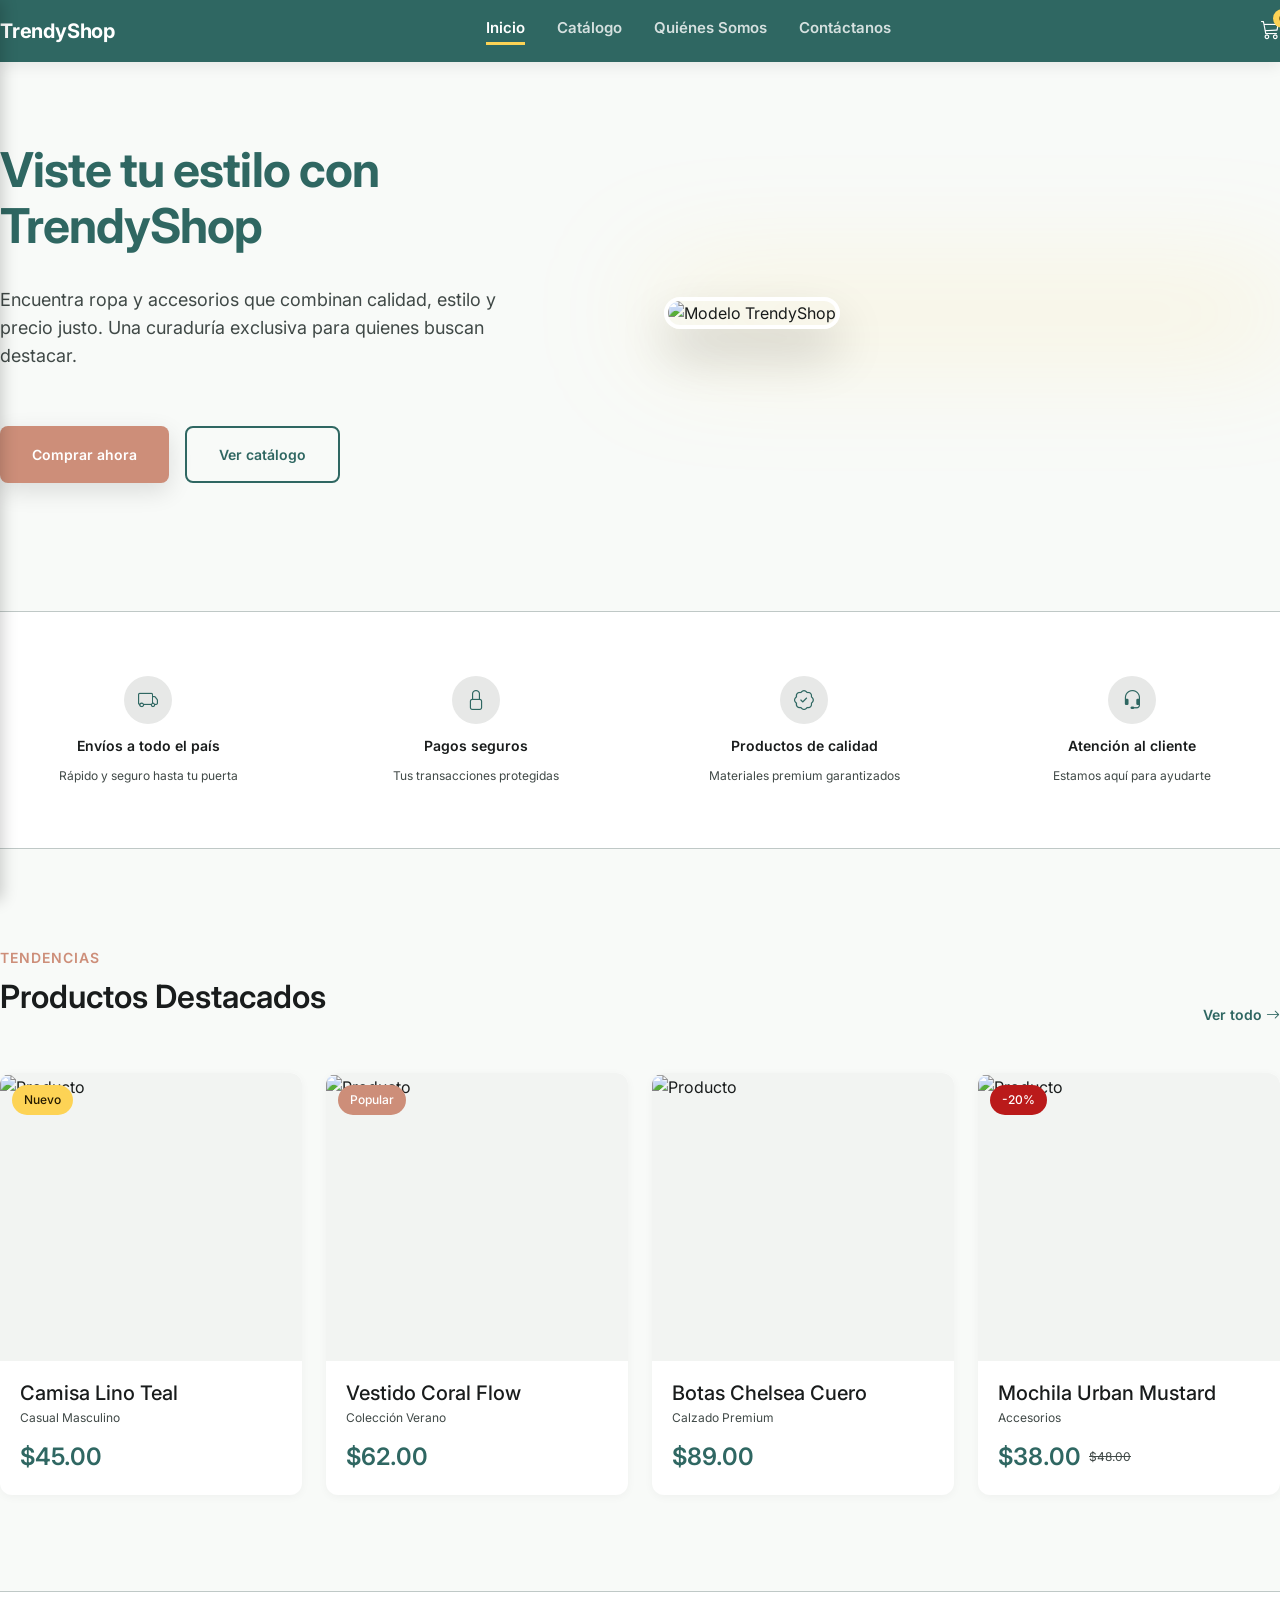
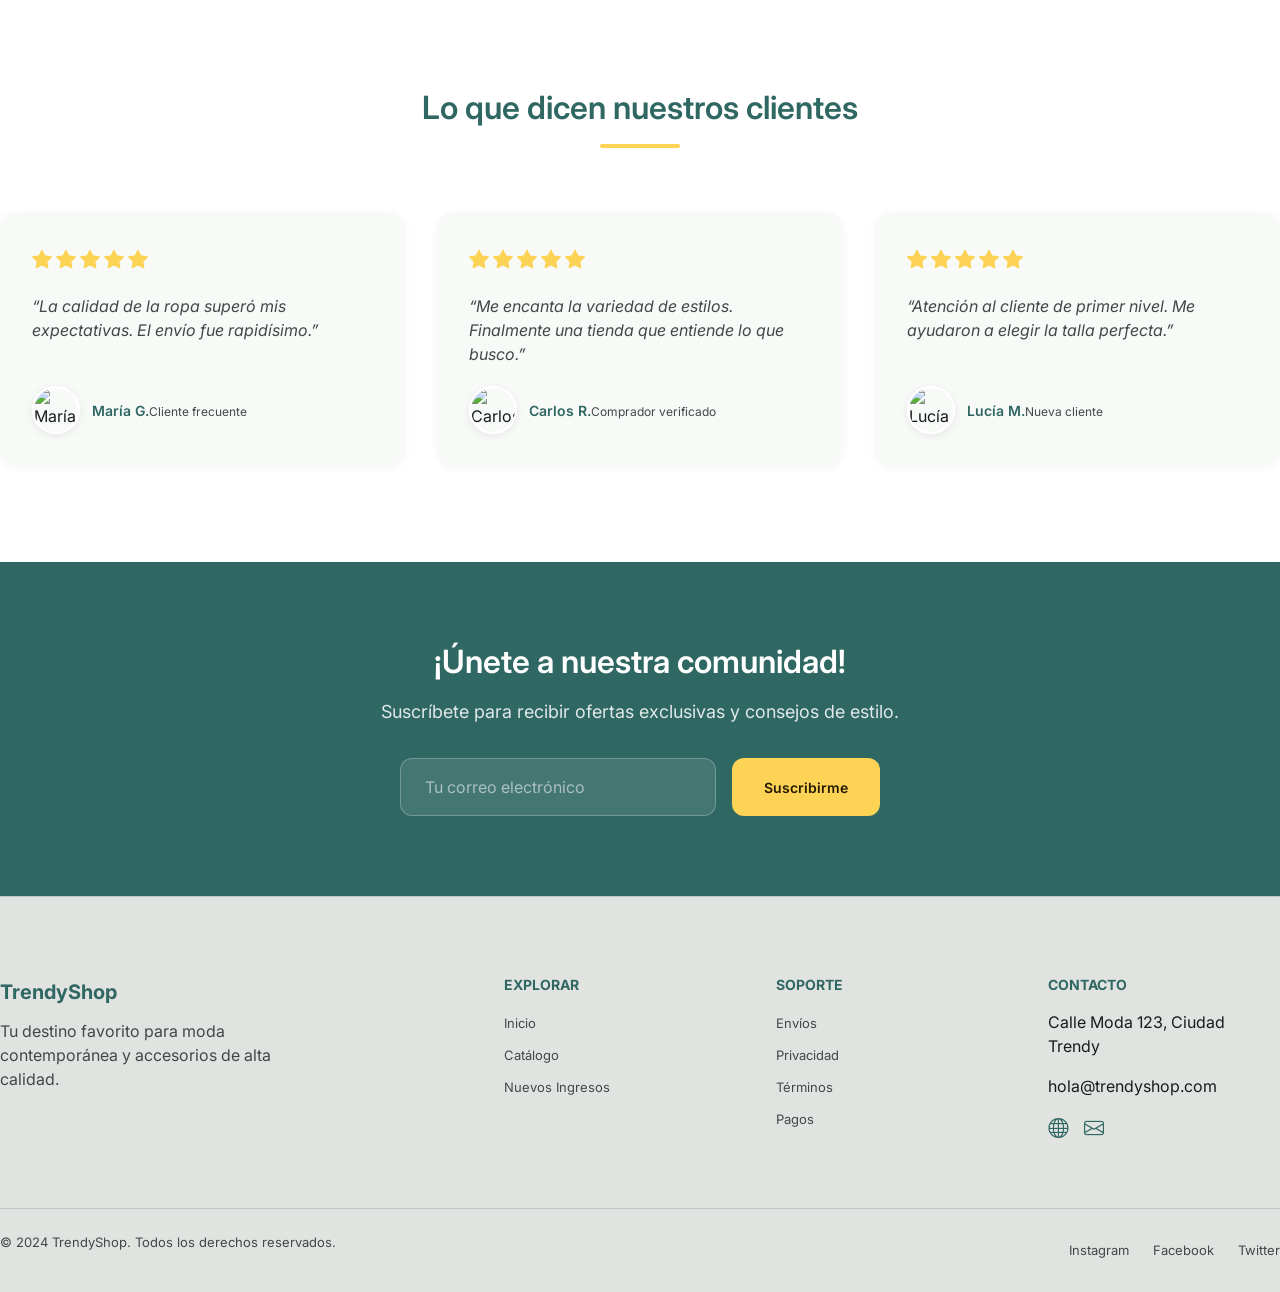
==== index.html @ 496a3ef0 "pagina de inicio" ====
<!DOCTYPE html>
<html lang="es">
<head>
    <meta charset="UTF-8">
    <meta name="viewport" content="width=device-width, initial-scale=1.0">
    <title>TrendyShop — Viste tu estilo</title>

    <!-- Bootstrap + Icons -->
    <link href="https://cdn.jsdelivr.net/npm/bootstrap@5.3.8/dist/css/bootstrap.min.css" rel="stylesheet">
    <link rel="stylesheet" href="https://cdn.jsdelivr.net/npm/bootstrap-icons@1.13.1/font/bootstrap-icons.min.css">

    <!-- Estilos propios -->
    <link rel="stylesheet" href="styles/inicio.css">
</head>
<body>

    <!-- Mobile Menu Overlay -->
    <div id="mobileMenuOverlay" class="mobile-menu-overlay" onclick="toggleMobileMenu()"></div>

    <!-- Mobile Menu Drawer -->
    <aside id="mobileMenu" class="mobile-nav">
        <div class="mobile-nav-header">
            <span>TrendyShop</span>
            <button onclick="toggleMobileMenu()"><i class="bi bi-x-lg"></i></button>
        </div>
        <nav>
            <a href="#inicio" onclick="toggleMobileMenu()">Inicio</a>
            <a href="#catalogo" onclick="toggleMobileMenu()">Catálogo</a>
            <a href="#testimonios" onclick="toggleMobileMenu()">Quiénes Somos</a>
            <a href="#faq" onclick="toggleMobileMenu()">Contáctanos</a>
        </nav>
    </aside>

    <!-- ============================== -->
    <!-- 1. TOP NAVBAR                   -->
    <!-- ============================== -->
    <header class="top-navbar sticky-top">
        <nav class="custom-container navbar-content">
            <div class="brand">TrendyShop</div>

            <div class="desktop-links">
                <a class="active" href="#inicio">Inicio</a>
                <a href="#catalogo">Catálogo</a>
                <a href="#testimonios">Quiénes Somos</a>
                <a href="#faq">Contáctanos</a>
            </div>

            <div class="nav-actions">
                <button class="cart-btn" onclick="toggleCart()">
                    <i class="bi bi-cart3"></i>
                    <span id="cart-count">0</span>
                </button>
                <button class="mobile-menu" onclick="toggleMobileMenu()">
                    <i class="bi bi-list"></i>
                </button>
            </div>
        </nav>
    </header>

    <!-- ============================== -->
    <!-- 2. CARRITO LATERAL              -->
    <!-- ============================== -->
    <aside id="cartSidebar" class="cart-sidebar">
        <div class="d-flex justify-content-between align-items-center mb-4">
            <h3>Mi Carrito</h3>
            <button class="btn btn-danger btn-sm" onclick="toggleCart()">X</button>
        </div>
        <div id="cartItems"></div>
        <hr>
        <h5>Total: <span id="cartTotal">$0</span></h5>
    </aside>

    <!-- ============================== -->
    <!-- 3. HERO                        -->
    <!-- ============================== -->
    <section id="inicio" class="hero-section">
        <div class="custom-container hero-grid">
            <div class="hero-content">
                <h1 class="hero-title">Viste tu estilo con TrendyShop</h1>
                <p class="hero-description">
                    Encuentra ropa y accesorios que combinan calidad, estilo y precio justo.
                    Una curaduría exclusiva para quienes buscan destacar.
                </p>
                <div class="hero-buttons">
                    <button class="hero-btn-primary">Comprar ahora</button>
                    <button class="hero-btn-secondary">Ver catálogo</button>
                </div>
            </div>
            <div class="hero-image-wrapper">
                <div class="hero-glow"></div>
                <img src="https://lh3.googleusercontent.com/aida-public/[base64]"
                     class="hero-image" alt="Modelo TrendyShop">
            </div>
        </div>
    </section>

    <!-- ============================== -->
    <!-- 4. TRUST (SELLOS DE CONFIANZA) -->
    <!-- ============================== -->
    <section id="confianza" class="trust-section">
        <div class="custom-container">
            <div class="trust-grid">
                <div class="trust-item">
                    <div class="trust-icon"><i class="bi bi-truck"></i></div>
                    <h3>Envíos a todo el país</h3>
                    <p>Rápido y seguro hasta tu puerta</p>
                </div>
                <div class="trust-item">
                    <div class="trust-icon"><i class="bi bi-lock"></i></div>
                    <h3>Pagos seguros</h3>
                    <p>Tus transacciones protegidas</p>
                </div>
                <div class="trust-item">
                    <div class="trust-icon"><i class="bi bi-patch-check"></i></div>
                    <h3>Productos de calidad</h3>
                    <p>Materiales premium garantizados</p>
                </div>
                <div class="trust-item">
                    <div class="trust-icon"><i class="bi bi-headset"></i></div>
                    <h3>Atención al cliente</h3>
                    <p>Estamos aquí para ayudarte</p>
                </div>
            </div>
        </div>
    </section>

    <!-- ============================== -->
    <!-- 5. FEATURED PRODUCTS           -->
    <!-- ============================== -->
    <section id="catalogo" class="featured-section">
        <div class="custom-container">
            <div class="featured-header">
                <div>
                    <span class="featured-label">TENDENCIAS</span>
                    <h2>Productos Destacados</h2>
                </div>
                <a href="#catalogo">Ver todo <i class="bi bi-arrow-right"></i></a>
            </div>
            <div class="products-grid">
                <!-- Producto 1 -->
                <div class="product-card">
                    <div class="product-image-wrapper">
                        <img src="TU_IMAGEN" alt="Producto">
                        <span class="product-badge badge-yellow">Nuevo</span>
                        <button class="add-cart-btn" onclick="addToCart({id:1,name:'Camisa Lino Teal',price:45})">
                            <i class="bi bi-cart-plus"></i>
                        </button>
                    </div>
                    <div class="product-info">
                        <h3>Camisa Lino Teal</h3>
                        <p>Casual Masculino</p>
                        <span class="price">$45.00</span>
                    </div>
                </div>
                <!-- Producto 2 -->
                <div class="product-card">
                    <div class="product-image-wrapper">
                        <img src="TU_IMAGEN" alt="Producto">
                        <span class="product-badge badge-coral">Popular</span>
                        <button class="add-cart-btn" onclick="addToCart({id:2,name:'Vestido Coral Flow',price:62})">
                            <i class="bi bi-cart-plus"></i>
                        </button>
                    </div>
                    <div class="product-info">
                        <h3>Vestido Coral Flow</h3>
                        <p>Colección Verano</p>
                        <span class="price">$62.00</span>
                    </div>
                </div>
                <!-- Producto 3 -->
                <div class="product-card">
                    <div class="product-image-wrapper">
                        <img src="TU_IMAGEN" alt="Producto">
                        <button class="add-cart-btn" onclick="addToCart({id:3,name:'Botas Chelsea Cuero',price:89})">
                            <i class="bi bi-cart-plus"></i>
                        </button>
                    </div>
                    <div class="product-info">
                        <h3>Botas Chelsea Cuero</h3>
                        <p>Calzado Premium</p>
                        <span class="price">$89.00</span>
                    </div>
                </div>
                <!-- Producto 4 -->
                <div class="product-card">
                    <div class="product-image-wrapper">
                        <img src="TU_IMAGEN" alt="Producto">
                        <span class="product-badge badge-red">-20%</span>
                        <button class="add-cart-btn" onclick="addToCart({id:4,name:'Mochila Urban Mustard',price:38})">
                            <i class="bi bi-cart-plus"></i>
                        </button>
                    </div>
                    <div class="product-info">
                        <h3>Mochila Urban Mustard</h3>
                        <p>Accesorios</p>
                        <div class="price-row">
                            <span class="price">$38.00</span>
                            <span class="old-price">$48.00</span>
                        </div>
                    </div>
                </div>
            </div>
        </div>
    </section>

    <!-- ============================== -->
    <!-- 6. TESTIMONIALS                -->
    <!-- ============================== -->
    <section id="testimonios" class="testimonials-section">
        <div class="custom-container">
            <div class="testimonials-header">
                <h2>Lo que dicen nuestros clientes</h2>
                <div class="header-underline"></div>
            </div>
            <div class="testimonials-grid">
                <div class="testimonial-card">
                    <div class="stars">
                        <i class="bi bi-star-fill"></i><i class="bi bi-star-fill"></i><i class="bi bi-star-fill"></i><i class="bi bi-star-fill"></i><i class="bi bi-star-fill"></i>
                    </div>
                    <p class="quote">“La calidad de la ropa superó mis expectativas. El envío fue rapidísimo.”</p>
                    <div class="author">
                        <img src="https://i.pravatar.cc/48?img=1" alt="María G." class="avatar">
                        <div><strong>María G.</strong><span>Cliente frecuente</span></div>
                    </div>
                </div>
                <div class="testimonial-card">
                    <div class="stars">
                        <i class="bi bi-star-fill"></i><i class="bi bi-star-fill"></i><i class="bi bi-star-fill"></i><i class="bi bi-star-fill"></i><i class="bi bi-star-fill"></i>
                    </div>
                    <p class="quote">“Me encanta la variedad de estilos. Finalmente una tienda que entiende lo que busco.”</p>
                    <div class="author">
                        <img src="https://i.pravatar.cc/48?img=5" alt="Carlos R." class="avatar">
                        <div><strong>Carlos R.</strong><span>Comprador verificado</span></div>
                    </div>
                </div>
                <div class="testimonial-card">
                    <div class="stars">
                        <i class="bi bi-star-fill"></i><i class="bi bi-star-fill"></i><i class="bi bi-star-fill"></i><i class="bi bi-star-fill"></i><i class="bi bi-star-fill"></i>
                    </div>
                    <p class="quote">“Atención al cliente de primer nivel. Me ayudaron a elegir la talla perfecta.”</p>
                    <div class="author">
                        <img src="https://i.pravatar.cc/48?img=3" alt="Lucía M." class="avatar">
                        <div><strong>Lucía M.</strong><span>Nueva cliente</span></div>
                    </div>
                </div>
            </div>
        </div>
    </section>

    <!-- ============================== -->
    <!-- 8. NEWSLETTER                  -->
    <!-- ============================== -->
    <section id="comunidad" class="newsletter-section">
        <div class="custom-container newsletter-content">
            <h2>¡Únete a nuestra comunidad!</h2>
            <p>Suscríbete para recibir ofertas exclusivas y consejos de estilo.</p>
            <form class="newsletter-form">
                <input type="email" placeholder="Tu correo electrónico" required>
                <button type="submit">Suscribirme</button>
            </form>
        </div>
    </section>

    <!-- ============================== -->
    <!-- 9. FOOTER                      -->
    <!-- ============================== -->
    <footer class="footer-section">
        <div class="custom-container footer-grid">
            <div class="footer-brand">
                <div class="footer-logo">TrendyShop</div>
                <p>Tu destino favorito para moda contemporánea y accesorios de alta calidad.</p>
            </div>
            <div>
                <h4>Explorar</h4>
                <ul>
                    <li><a href="#inicio">Inicio</a></li>
                    <li><a href="#catalogo">Catálogo</a></li>
                    <li><a href="#">Nuevos Ingresos</a></li>
                </ul>
            </div>
            <div>
                <h4>Soporte</h4>
                <ul>
                    <li><a href="#">Envíos</a></li>
                    <li><a href="#">Privacidad</a></li>
                    <li><a href="#">Términos</a></li>
                    <li><a href="#">Pagos</a></li>
                </ul>
            </div>
            <div>
                <h4>Contacto</h4>
                <p>Calle Moda 123, Ciudad Trendy</p>
                <p>hola@trendyshop.com</p>
                <div class="footer-socials">
                    <a href="#"><i class="bi bi-globe"></i></a>
                    <a href="#"><i class="bi bi-envelope"></i></a>
                </div>
            </div>
        </div>
        <div class="footer-bottom custom-container">
            <p>© 2024 TrendyShop. Todos los derechos reservados.</p>
            <div class="footer-links-bottom">
                <a href="#">Instagram</a>
                <a href="#">Facebook</a>
                <a href="#">Twitter</a>
            </div>
        </div>
    </footer>

    <!-- Scripts -->
    <script src="js/inicio.js"></script>
</body>
</html>
---- styles/inicio.css ----
/* ============================================= */
/* 0. FUENTE Y VARIABLES                         */
/* ============================================= */
@import url('https://fonts.googleapis.com/css2?family=Inter:wght@400;500;600;700&display=swap');

:root {
    --primary: #2f6762;
    --primary-light: #6fa7a1;
    --secondary: #fdd355;
    --secondary-container: #fdd355;
    --on-secondary-container: #241a00;
    --tertiary: #cd8e79;
    --surface: #f8faf8;
    --surface-low: #f2f4f2;
    --surface-container-highest: #e1e3e1;
    --outline: #bfc8c6;
    --text: #191c1c;
    --text-muted: #404947;
}

/* ============================================= */
/* 1. RESET Y UTILIDADES                         */
/* ============================================= */
* {
    margin: 0;
    padding: 0;
    box-sizing: border-box;
}

body {
    font-family: "Inter", sans-serif;
    background: var(--surface);
    color: var(--text);
}

.custom-container {
    width: 100%;
    max-width: 1280px;
    margin: auto;
    padding-left: 20px;
    padding-right: 20px;
}

@media (min-width: 768px) {
    .custom-container {
        padding-left: 40px;
        padding-right: 40px;
    }
}

@media (min-width: 1280px) {
    .custom-container {
        padding-left: 0;
        padding-right: 0;
    }
}

html, body {
    overflow-x: hidden;
}

/* ============================================= */
/* 2. TOP NAVBAR                                 */
/* ============================================= */
.top-navbar {
    background: var(--primary);
    box-shadow: 0 4px 14px rgba(0,0,0,.08);
}

.navbar-content {
    padding: 16px 0;
    display: flex;
    justify-content: space-between;
    align-items: center;
}

.brand {
    font-size: 20px;
    font-weight: 700;
    color: white;
    letter-spacing: -0.2px;
}

.desktop-links {
    display: flex;
    gap: 32px;
}

.desktop-links a {
    text-decoration: none;
    color: rgba(255,255,255,.8);
    font-size: 15px;
    font-weight: 600;
    transition: .25s;
    line-height: 20px;
}

.desktop-links a:hover {
    color: white;
}

.desktop-links a.active {
    color: white;
    border-bottom: 3px solid var(--secondary);
    padding-bottom: 4px;
}

.nav-actions {
    display: flex;
    align-items: center;
    gap: 16px;
}

.cart-btn {
    border: none;
    background: transparent;
    color: white;
    position: relative;
    font-size: 19px;
    cursor: pointer;
}

.cart-btn span {
    position: absolute;
    top: -8px;
    right: -12px;
    background: var(--secondary);
    color: #241a00;
    font-size: 10px;
    font-weight: 700;
    border-radius: 999px;
    padding: 2px 6px;
}

.mobile-menu {
    display: none;
}

@media (max-width: 992px) {
    .desktop-links {
        display: none;
    }
    .mobile-menu {
        display: block;
        background: none;
        border: none;
        color: white;
        font-size: 24px;
        cursor: pointer;
    }
}

/* ============================================= */
/* 3. CARRITO LATERAL                            */
/* ============================================= */
.cart-sidebar {
    position: fixed;
    top: 0;
    right: -400px;
    width: 350px;
    height: 100%;
    background: white;
    padding: 20px;
    box-shadow: -5px 0 20px rgba(0,0,0,.2);
    transition: 0.3s;
    z-index: 999;
    overflow-y: auto;
}

.cart-sidebar.open {
    right: 0;
}

@media (max-width: 480px) {
    .cart-sidebar {
        width: 100%;
        right: -100%;
    }
    .cart-sidebar.open {
        right: 0;
    }
}

/* ============================================= */
/* 4. MENÚ MÓVIL LATERAL                         */
/* ============================================= */
.mobile-nav {
    position: fixed;
    top: 0;
    left: -280px;
    width: 280px;
    height: 100%;
    background: var(--surface);
    z-index: 1050;
    box-shadow: 2px 0 15px rgba(0,0,0,0.2);
    transition: left 0.3s ease;
    display: flex;
    flex-direction: column;
    padding: 0;
}

.mobile-nav.open {
    left: 0;
}

.mobile-nav-header {
    display: flex;
    justify-content: space-between;
    align-items: center;
    padding: 20px;
    background: var(--primary);
    color: white;
    font-weight: 700;
    font-size: 18px;
}

.mobile-nav-header button {
    background: none;
    border: none;
    color: white;
    font-size: 24px;
    cursor: pointer;
}

.mobile-nav nav {
    display: flex;
    flex-direction: column;
    padding: 16px;
}

.mobile-nav nav a {
    padding: 14px 16px;
    text-decoration: none;
    color: var(--text);
    font-weight: 600;
    border-radius: 8px;
    transition: background 0.2s;
}

.mobile-nav nav a:hover {
    background: var(--surface-low);
    color: var(--primary);
}

.mobile-menu-overlay {
    position: fixed;
    inset: 0;
    background: rgba(0,0,0,0.5);
    z-index: 1040;
    opacity: 0;
    visibility: hidden;
    transition: 0.3s;
}

.mobile-menu-overlay.open {
    opacity: 1;
    visibility: visible;
}

/* ============================================= */
/* 5. HERO                                       */
/* ============================================= */
.hero-section {
    position: relative;
    background: var(--surface);
    padding: 80px 0 128px;
    overflow: hidden;
}

.hero-grid {
    display: grid;
    grid-template-columns: 1fr 1fr;
    gap: 48px;
    align-items: center;
}

.hero-content {
    display: flex;
    flex-direction: column;
    gap: 24px;
}

.hero-title {
    font-size: 48px;
    line-height: 56px;
    font-weight: 700;
    letter-spacing: -0.02em;
    color: var(--primary);
}

.hero-description {
    font-size: 18px;
    line-height: 28px;
    color: #404947;
    max-width: 520px;
}

.hero-buttons {
    display: flex;
    gap: 16px;
    padding-top: 16px;
    flex-wrap: wrap;
}

.hero-btn-primary {
    background: var(--tertiary);
    color: white;
    border: none;
    padding: 16px 32px;
    border-radius: 8px;
    font-size: 14px;
    font-weight: 600;
    box-shadow: 0 8px 24px rgba(0,0,0,.12);
    transition: 0.25s;
    cursor: pointer;
}

.hero-btn-primary:hover {
    background: #b97763;
}

.hero-btn-secondary {
    background: transparent;
    color: var(--primary);
    border: 2px solid var(--primary);
    padding: 16px 32px;
    border-radius: 8px;
    font-size: 14px;
    font-weight: 600;
    cursor: pointer;
}

.hero-image-wrapper {
    position: relative;
}

.hero-glow {
    position: absolute;
    inset: -16px;
    background: rgba(253, 211, 85, 0.2);
    border-radius: 999px;
    filter: blur(60px);
}

.hero-image {
    position: relative;
    width: 100%;
    height: 500px;
    object-fit: cover;
    object-position: center;
    border-radius: 16px;
    border: 4px solid white;
    box-shadow: 0 25px 50px rgba(0,0,0,.18);
}

@media (max-width: 992px) {
    .hero-grid {
        grid-template-columns: 1fr;
    }
    .hero-title {
        font-size: 36px;
        line-height: 44px;
    }
    .hero-image {
        height: 420px;
    }
}

@media (max-width: 576px) {
    .hero-section {
        padding: 60px 0 80px;
    }
    .hero-title {
        font-size: 32px;
        line-height: 40px;
    }
    .hero-description {
        font-size: 16px;
    }
    .hero-image {
        height: 300px;
    }
    .hero-buttons {
        flex-direction: column;
    }
    .hero-btn-primary,
    .hero-btn-secondary {
        width: 100%;
        text-align: center;
    }
}

/* ============================================= */
/* 6. TRUST (SELLOS DE CONFIANZA)                */
/* ============================================= */
.trust-section {
    background: white;
    padding: 64px 0;
    border-top: 1px solid var(--outline);
    border-bottom: 1px solid var(--outline);
}

.trust-grid {
    display: grid;
    grid-template-columns: repeat(4, 1fr);
    gap: 32px;
}

.trust-item {
    display: flex;
    flex-direction: column;
    align-items: center;
    text-align: center;
    gap: 12px;
}

.trust-icon {
    width: 48px;
    height: 48px;
    border-radius: 50%;
    background: #e7e8e7;
    display: flex;
    justify-content: center;
    align-items: center;
    color: var(--primary);
    font-size: 20px;
}

.trust-item h3 {
    font-size: 14px;
    line-height: 20px;
    font-weight: 600;
    color: var(--text);
    margin: 0;
}

.trust-item p {
    font-size: 12px;
    line-height: 16px;
    color: var(--text-muted);
    margin: 0;
}

@media (max-width: 768px) {
    .trust-grid {
        grid-template-columns: repeat(2, 1fr);
    }
}

@media (max-width: 400px) {
    .trust-icon {
        width: 40px;
        height: 40px;
        font-size: 18px;
    }
    .trust-item h3 {
        font-size: 13px;
    }
    .trust-item p {
        font-size: 11px;
    }
}

/* ============================================= */
/* 7. FEATURED PRODUCTS                          */
/* ============================================= */
.featured-section {
    padding: 96px 0;
    background: var(--surface);
}

.featured-header {
    display: flex;
    justify-content: space-between;
    align-items: end;
    margin-bottom: 48px;
}

.featured-label {
    color: var(--tertiary);
    font-size: 14px;
    font-weight: 600;
    letter-spacing: 1px;
}

.featured-header h2 {
    font-size: 32px;
    line-height: 40px;
    font-weight: 600;
    margin-top: 8px;
}

.featured-header a {
    text-decoration: none;
    color: var(--primary);
    font-size: 14px;
    font-weight: 600;
}

.products-grid {
    display: grid;
    grid-template-columns: repeat(4, 1fr);
    gap: 24px;
}

.product-card {
    background: white;
    border-radius: 12px;
    overflow: hidden;
    box-shadow: 0 2px 10px rgba(0,0,0,.04);
    transition: .3s;
}

.product-card:hover {
    box-shadow: 0 8px 24px rgba(0,0,0,.08);
}

.product-image-wrapper {
    position: relative;
    height: 288px;
    overflow: hidden;
    background: var(--surface-low);
}

.product-image-wrapper img {
    width: 100%;
    height: 100%;
    object-fit: cover;
    transition: transform .5s;
}

.product-card:hover img {
    transform: scale(1.05);
}

.product-badge {
    position: absolute;
    top: 12px;
    left: 12px;
    padding: 6px 12px;
    border-radius: 999px;
    font-size: 12px;
    font-weight: 500;
}

.badge-yellow {
    background: var(--secondary);
    color: #241a00;
}

.badge-coral {
    background: var(--tertiary);
    color: white;
}

.badge-red {
    background: #ba1a1a;
    color: white;
}

.add-cart-btn {
    position: absolute;
    bottom: 16px;
    right: 16px;
    width: 52px;
    height: 52px;
    border: none;
    border-radius: 50%;
    background: var(--primary);
    color: white;
    box-shadow: 0 8px 20px rgba(0,0,0,.2);
    transform: translateY(48px);
    opacity: 0;
    transition: .3s;
    cursor: pointer;
}

.product-card:hover .add-cart-btn {
    transform: translateY(0);
    opacity: 1;
}

.product-info {
    padding: 20px;
}

.product-info h3 {
    font-size: 20px;
    font-weight: 500;
    margin-bottom: 4px;
}

.product-info p {
    font-size: 12px;
    color: var(--text-muted);
    margin-bottom: 12px;
}

.price {
    font-size: 24px;
    font-weight: 600;
    color: var(--primary);
}

.price-row {
    display: flex;
    align-items: center;
    gap: 8px;
}

.old-price {
    font-size: 12px;
    text-decoration: line-through;
    color: var(--text-muted);
}

@media (max-width: 992px) {
    .products-grid {
        grid-template-columns: repeat(2, 1fr);
    }
}

@media (max-width: 576px) {
    .products-grid {
        grid-template-columns: 1fr;
    }
    .featured-header {
        flex-direction: column;
        align-items: flex-start;
        gap: 16px;
    }
    .product-image-wrapper {
        height: 220px;
    }
}

/* ============================================= */
/* 8. TESTIMONIALS                               */
/* ============================================= */
.testimonials-section {
    padding: 96px 0;
    background: white;
    border-top: 1px solid var(--outline);
}

.testimonials-header {
    text-align: center;
    margin-bottom: 64px;
}

.testimonials-header h2 {
    font-size: 32px;
    line-height: 40px;
    font-weight: 600;
    color: var(--primary);
    margin-bottom: 16px;
}

.header-underline {
    width: 80px;
    height: 4px;
    background: var(--secondary);
    border-radius: 2px;
    margin: 0 auto;
}

.testimonials-grid {
    display: grid;
    grid-template-columns: repeat(3, 1fr);
    gap: 32px;
}

.testimonial-card {
    background: var(--surface);
    border-radius: 16px;
    padding: 32px;
    display: flex;
    flex-direction: column;
    gap: 20px;
    box-shadow: 0 2px 10px rgba(0,0,0,.04);
    transition: .25s;
}

.testimonial-card:hover {
    box-shadow: 0 8px 24px rgba(0,0,0,.08);
}

.stars {
    color: var(--secondary);
    font-size: 20px;
    display: flex;
    gap: 4px;
}

.quote {
    font-size: 16px;
    line-height: 24px;
    color: #404947;
    font-style: italic;
    margin: 0;
}

.author {
    display: flex;
    align-items: center;
    gap: 12px;
    margin-top: auto;
}

.avatar {
    width: 48px;
    height: 48px;
    border-radius: 50%;
    object-fit: cover;
    border: 2px solid white;
    box-shadow: 0 2px 8px rgba(0,0,0,.08);
}

.author strong {
    font-size: 14px;
    font-weight: 600;
    color: var(--primary);
}

.author span {
    font-size: 12px;
    color: var(--text-muted);
}

@media (max-width: 992px) {
    .testimonials-grid {
        grid-template-columns: repeat(2, 1fr);
    }
}

@media (max-width: 576px) {
    .testimonials-grid {
        grid-template-columns: 1fr;
    }
}

@media (max-width: 400px) {
    .testimonial-card {
        padding: 20px;
    }
}


/* ============================================= */
/* 10. NEWSLETTER                                 */
/* ============================================= */
.newsletter-section {
    background: var(--primary);
    padding: 80px 0;
}

.newsletter-content {
    text-align: center;
    max-width: 640px;
    margin: 0 auto;
}

.newsletter-content h2 {
    font-size: 32px;
    line-height: 40px;
    font-weight: 600;
    color: white;
    margin-bottom: 16px;
}

.newsletter-content p {
    font-size: 18px;
    line-height: 28px;
    color: rgba(255,255,255,0.85);
    margin-bottom: 32px;
}

.newsletter-form {
    display: flex;
    flex-direction: column;
    gap: 16px;
    max-width: 480px;
    margin: 0 auto;
}

.newsletter-form input {
    flex: 1;
    padding: 16px 24px;
    border-radius: 12px;
    border: 1px solid rgba(255,255,255,0.25);
    background: rgba(255,255,255,0.1);
    color: white;
    font-size: 16px;
    outline: none;
}

.newsletter-form input::placeholder {
    color: rgba(255,255,255,0.55);
}

.newsletter-form input:focus {
    border-color: var(--secondary);
    box-shadow: 0 0 0 3px rgba(253,211,85,0.3);
}

.newsletter-form button {
    background: var(--secondary-container);
    color: var(--on-secondary-container);
    border: none;
    padding: 16px 32px;
    border-radius: 12px;
    font-size: 14px;
    font-weight: 600;
    cursor: pointer;
    transition: background 0.2s;
}

.newsletter-form button:hover {
    background: #ebc246;
}

@media (min-width: 576px) {
    .newsletter-form {
        flex-direction: row;
    }
    .newsletter-form input {
        margin-bottom: 0;
    }
}

@media (max-width: 400px) {
    .newsletter-form button {
        width: 100%;
    }
}

/* ============================================= */
/* 11. FOOTER                                    */
/* ============================================= */
.footer-section {
    background: var(--surface-container-highest);
    border-top: 1px solid var(--outline);
    padding-top: 80px;
}

.footer-grid {
    display: grid;
    grid-template-columns: 1fr;
    gap: 40px;
    padding-bottom: 64px;
}

.footer-brand .footer-logo {
    font-size: 20px;
    font-weight: 700;
    color: var(--primary);
    margin-bottom: 12px;
}

.footer-brand p {
    font-size: 16px;
    line-height: 24px;
    color: var(--text-muted);
    max-width: 280px;
}

.footer-grid h4 {
    font-size: 14px;
    font-weight: 700;
    text-transform: uppercase;
    color: var(--primary);
    margin-bottom: 16px;
}

.footer-grid ul {
    list-style: none;
    padding: 0;
    margin: 0;
}

.footer-grid ul li {
    margin-bottom: 8px;
}

.footer-grid ul li a,
.footer-grid a {
    font-size: 13px;
    color: var(--text-muted);
    text-decoration: none;
    transition: color 0.2s, transform 0.2s;
    display: inline-block;
}

.footer-grid ul li a:hover,
.footer-grid a:hover {
    color: var(--primary);
    transform: translateX(4px);
}

.footer-socials {
    display: flex;
    gap: 16px;
    margin-top: 12px;
}

.footer-socials a {
    color: var(--primary);
    font-size: 20px;
    transition: opacity 0.2s;
}

.footer-socials a:hover {
    opacity: 0.7;
}

.footer-bottom {
    display: flex;
    flex-direction: column;
    align-items: center;
    gap: 16px;
    padding: 24px 0;
    border-top: 1px solid var(--outline);
    font-size: 13px;
    color: var(--text-muted);
}

.footer-links-bottom {
    display: flex;
    gap: 24px;
}

.footer-links-bottom a {
    color: var(--text-muted);
    text-decoration: none;
    font-size: 13px;
}

.footer-links-bottom a:hover {
    color: var(--primary);
}

@media (min-width: 576px) {
    .footer-grid {
        grid-template-columns: repeat(2, 1fr);
    }
}

@media (min-width: 992px) {
    .footer-grid {
        grid-template-columns: 2fr 1fr 1fr 1fr;
    }
    .footer-bottom {
        flex-direction: row;
        justify-content: space-between;
    }
}

@media (max-width: 400px) {
    .footer-bottom {
        flex-direction: column;
        text-align: center;
    }
    .footer-links-bottom {
        flex-wrap: wrap;
        justify-content: center;
    }
}
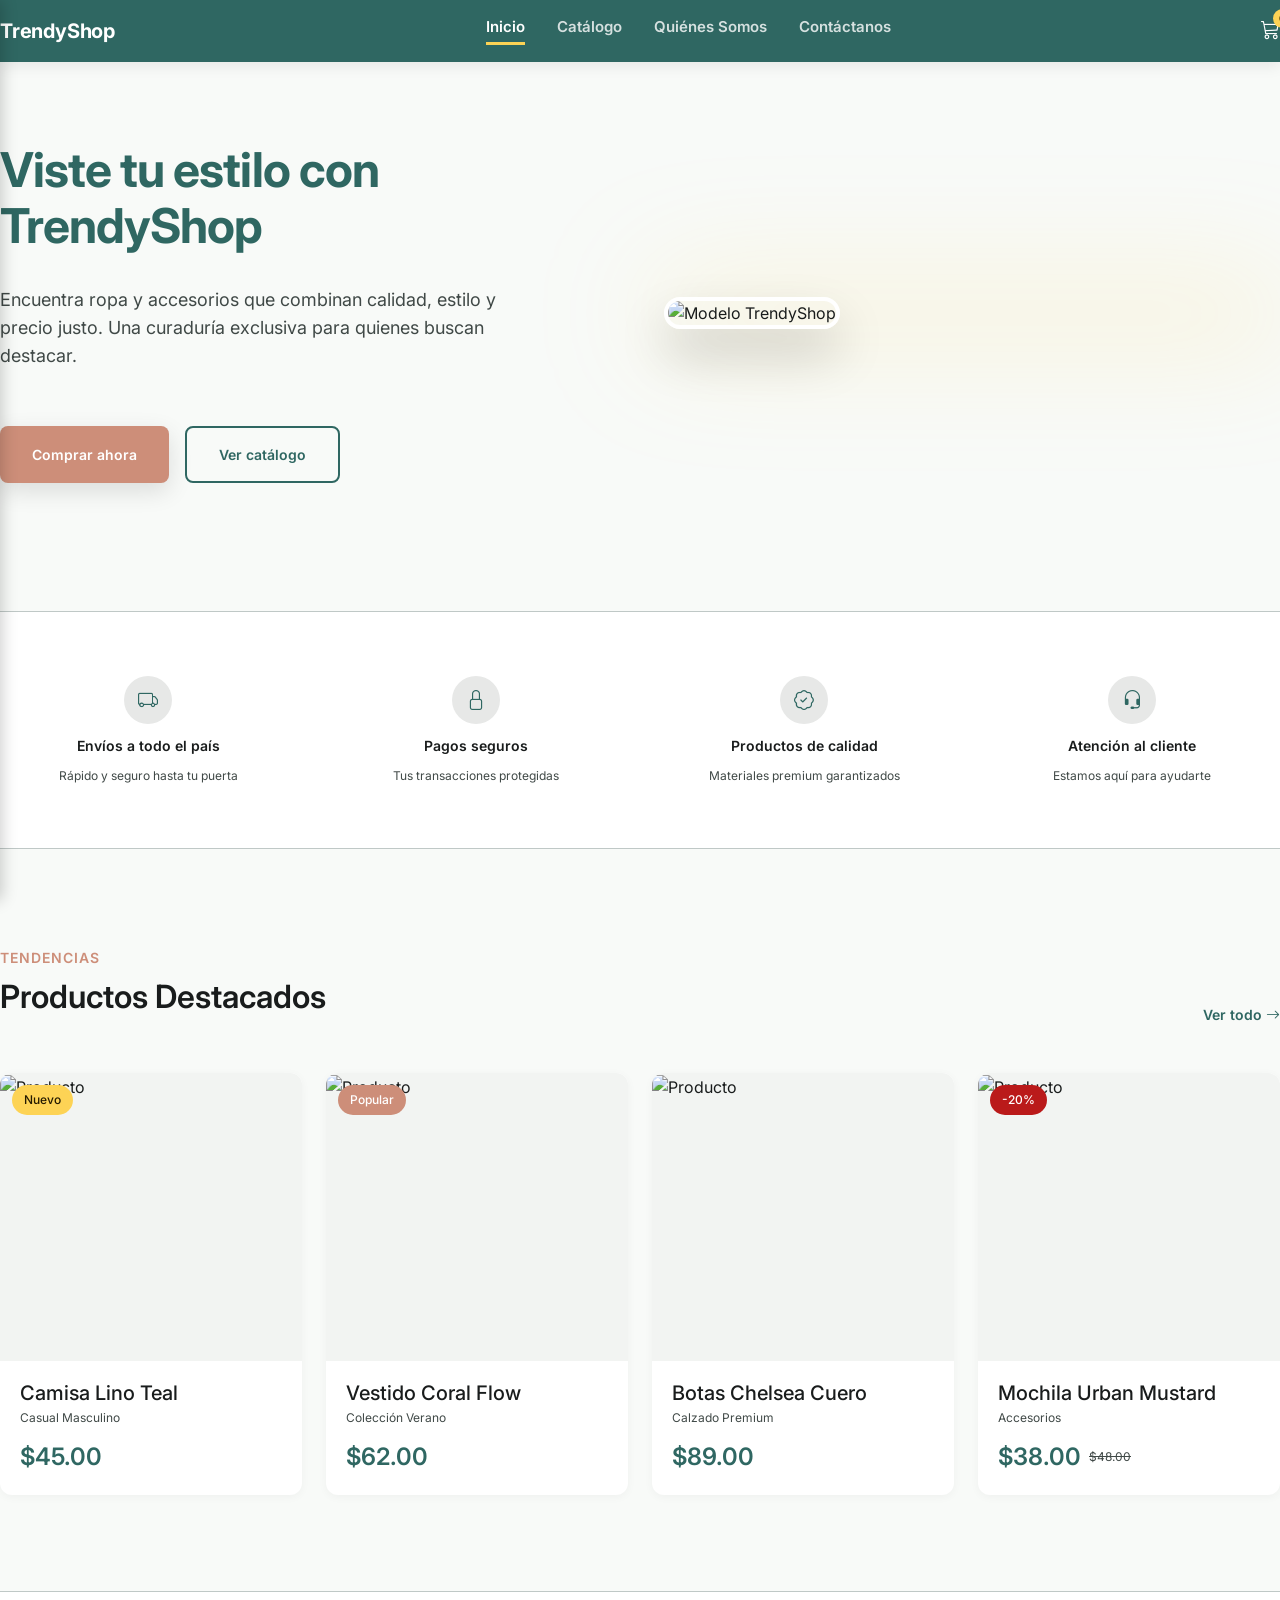
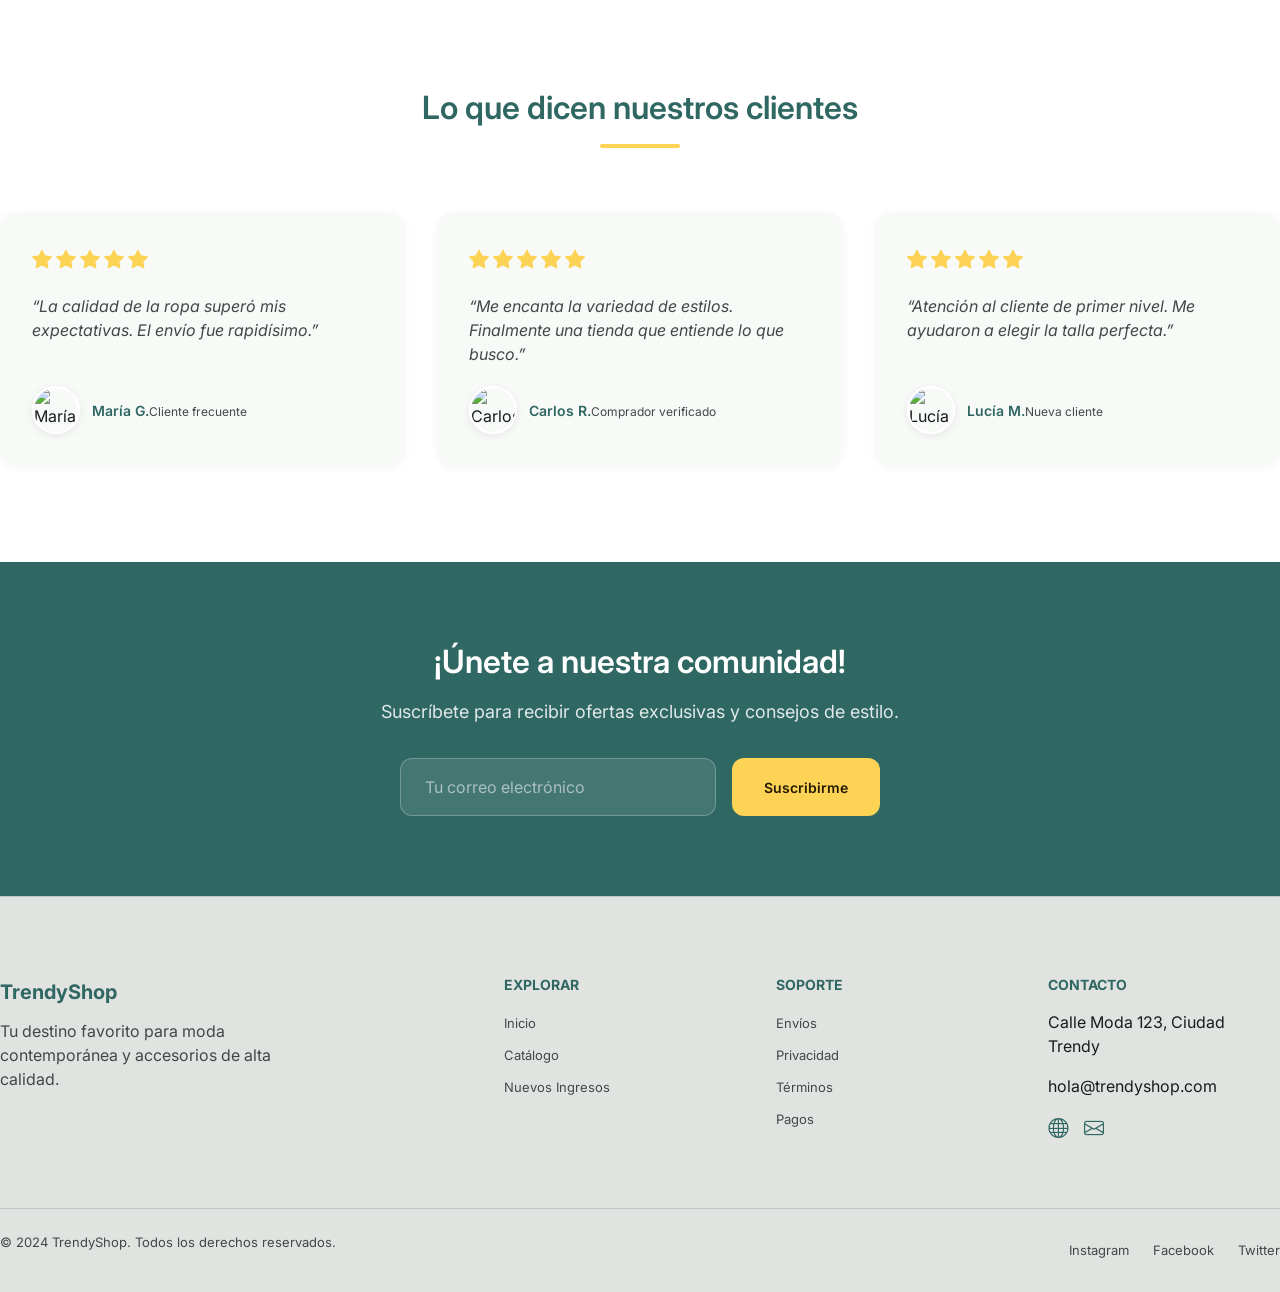
==== commit 48d7aa4c: "se elimina ventana lateral carro en inicio, y se modifica navbar" ====
--- a/index.html
+++ b/index.html
@@ -11,6 +11,7 @@
 
     <!-- Estilos propios -->
     <link rel="stylesheet" href="styles/inicio.css">
+    <link rel="stylesheet" href="styles/navbar.css">
 </head>
 <body>
 
@@ -25,9 +26,9 @@
         </div>
         <nav>
             <a href="#inicio" onclick="toggleMobileMenu()">Inicio</a>
-            <a href="#catalogo" onclick="toggleMobileMenu()">Catálogo</a>
-            <a href="#testimonios" onclick="toggleMobileMenu()">Quiénes Somos</a>
-            <a href="#faq" onclick="toggleMobileMenu()">Contáctanos</a>
+            <a href="catalogo/index.html" onclick="toggleMobileMenu()">Catálogo</a>
+            <a href="quienes-somos/index.html" onclick="toggleMobileMenu()">Quiénes Somos</a>
+            <a href="contactanos/index.html" onclick="toggleMobileMenu()">Contáctanos</a>
         </nav>
     </aside>
 
@@ -40,16 +41,16 @@
 
             <div class="desktop-links">
                 <a class="active" href="#inicio">Inicio</a>
-                <a href="#catalogo">Catálogo</a>
-                <a href="#testimonios">Quiénes Somos</a>
-                <a href="#faq">Contáctanos</a>
+                <a href="catalogo/index.html">Catálogo</a>
+                <a href="quienes-somos/index.html">Quiénes Somos</a>
+                <a href="contactanos/index.html">Contáctanos</a>
             </div>
 
             <div class="nav-actions">
-                <button class="cart-btn" onclick="toggleCart()">
+                <a class="cart-btn" href="carrito/index.html">
                     <i class="bi bi-cart3"></i>
                     <span id="cart-count">0</span>
-                </button>
+                </a>
                 <button class="mobile-menu" onclick="toggleMobileMenu()">
                     <i class="bi bi-list"></i>
                 </button>
@@ -57,18 +58,7 @@
         </nav>
     </header>
 
-    <!-- ============================== -->
-    <!-- 2. CARRITO LATERAL              -->
-    <!-- ============================== -->
-    <aside id="cartSidebar" class="cart-sidebar">
-        <div class="d-flex justify-content-between align-items-center mb-4">
-            <h3>Mi Carrito</h3>
-            <button class="btn btn-danger btn-sm" onclick="toggleCart()">X</button>
-        </div>
-        <div id="cartItems"></div>
-        <hr>
-        <h5>Total: <span id="cartTotal">$0</span></h5>
-    </aside>
+    
 
     <!-- ============================== -->
     <!-- 3. HERO                        -->
--- a/styles/inicio.css
+++ b/styles/inicio.css
@@ -59,203 +59,7 @@
     overflow-x: hidden;
 }
 
-/* ============================================= */
-/* 2. TOP NAVBAR                                 */
-/* ============================================= */
-.top-navbar {
-    background: var(--primary);
-    box-shadow: 0 4px 14px rgba(0,0,0,.08);
-}
-
-.navbar-content {
-    padding: 16px 0;
-    display: flex;
-    justify-content: space-between;
-    align-items: center;
-}
-
-.brand {
-    font-size: 20px;
-    font-weight: 700;
-    color: white;
-    letter-spacing: -0.2px;
-}
-
-.desktop-links {
-    display: flex;
-    gap: 32px;
-}
-
-.desktop-links a {
-    text-decoration: none;
-    color: rgba(255,255,255,.8);
-    font-size: 15px;
-    font-weight: 600;
-    transition: .25s;
-    line-height: 20px;
-}
-
-.desktop-links a:hover {
-    color: white;
-}
-
-.desktop-links a.active {
-    color: white;
-    border-bottom: 3px solid var(--secondary);
-    padding-bottom: 4px;
-}
-
-.nav-actions {
-    display: flex;
-    align-items: center;
-    gap: 16px;
-}
-
-.cart-btn {
-    border: none;
-    background: transparent;
-    color: white;
-    position: relative;
-    font-size: 19px;
-    cursor: pointer;
-}
-
-.cart-btn span {
-    position: absolute;
-    top: -8px;
-    right: -12px;
-    background: var(--secondary);
-    color: #241a00;
-    font-size: 10px;
-    font-weight: 700;
-    border-radius: 999px;
-    padding: 2px 6px;
-}
-
-.mobile-menu {
-    display: none;
-}
-
-@media (max-width: 992px) {
-    .desktop-links {
-        display: none;
-    }
-    .mobile-menu {
-        display: block;
-        background: none;
-        border: none;
-        color: white;
-        font-size: 24px;
-        cursor: pointer;
-    }
-}
-
-/* ============================================= */
-/* 3. CARRITO LATERAL                            */
-/* ============================================= */
-.cart-sidebar {
-    position: fixed;
-    top: 0;
-    right: -400px;
-    width: 350px;
-    height: 100%;
-    background: white;
-    padding: 20px;
-    box-shadow: -5px 0 20px rgba(0,0,0,.2);
-    transition: 0.3s;
-    z-index: 999;
-    overflow-y: auto;
-}
-
-.cart-sidebar.open {
-    right: 0;
-}
-
-@media (max-width: 480px) {
-    .cart-sidebar {
-        width: 100%;
-        right: -100%;
-    }
-    .cart-sidebar.open {
-        right: 0;
-    }
-}
-
-/* ============================================= */
-/* 4. MENÚ MÓVIL LATERAL                         */
-/* ============================================= */
-.mobile-nav {
-    position: fixed;
-    top: 0;
-    left: -280px;
-    width: 280px;
-    height: 100%;
-    background: var(--surface);
-    z-index: 1050;
-    box-shadow: 2px 0 15px rgba(0,0,0,0.2);
-    transition: left 0.3s ease;
-    display: flex;
-    flex-direction: column;
-    padding: 0;
-}
-
-.mobile-nav.open {
-    left: 0;
-}
-
-.mobile-nav-header {
-    display: flex;
-    justify-content: space-between;
-    align-items: center;
-    padding: 20px;
-    background: var(--primary);
-    color: white;
-    font-weight: 700;
-    font-size: 18px;
-}
-
-.mobile-nav-header button {
-    background: none;
-    border: none;
-    color: white;
-    font-size: 24px;
-    cursor: pointer;
-}
-
-.mobile-nav nav {
-    display: flex;
-    flex-direction: column;
-    padding: 16px;
-}
-
-.mobile-nav nav a {
-    padding: 14px 16px;
-    text-decoration: none;
-    color: var(--text);
-    font-weight: 600;
-    border-radius: 8px;
-    transition: background 0.2s;
-}
-
-.mobile-nav nav a:hover {
-    background: var(--surface-low);
-    color: var(--primary);
-}
-
-.mobile-menu-overlay {
-    position: fixed;
-    inset: 0;
-    background: rgba(0,0,0,0.5);
-    z-index: 1040;
-    opacity: 0;
-    visibility: hidden;
-    transition: 0.3s;
-}
-
-.mobile-menu-overlay.open {
-    opacity: 1;
-    visibility: visible;
-}
+
 
 /* ============================================= */
 /* 5. HERO                                       */
--- a/styles/navbar.css
+++ b/styles/navbar.css
@@ -0,0 +1,188 @@
+.top-navbar {
+    background: var(--primary);
+    box-shadow: 0 4px 14px rgba(0,0,0,.08);
+}
+
+.navbar-content {
+    padding: 16px 0;
+    display: flex;
+    justify-content: space-between;
+    align-items: center;
+}
+
+.brand {
+    font-size: 20px;
+    font-weight: 700;
+    color: white;
+    letter-spacing: -0.2px;
+}
+
+.desktop-links {
+    display: flex;
+    gap: 32px;
+}
+
+.desktop-links a {
+    position: relative;
+    text-decoration: none;
+    color: rgba(255, 255, 255, 0.8);
+    font-size: 15px;
+    font-weight: 600;
+    transition: color 0.25s;
+    line-height: 20px;
+    padding-bottom: 8px;
+    border-bottom: none;            /* por si acaso */
+}
+
+.desktop-links a::after {
+    content: "";
+    position: absolute;
+    left: 0;
+    bottom: 0;
+    width: 100%;
+    height: 3px;
+    background-color: var(--secondary);
+    transform: scaleX(0);
+    transform-origin: left center;
+    transition: transform 0.3s ease;
+}
+
+/* Hover */
+.desktop-links a:hover {
+    color: white;
+    border-bottom: none;
+}
+.desktop-links a:hover::after {
+    transform: scaleX(1);
+}
+
+/* Activo (idéntico al hover) */
+.desktop-links a.active,
+.desktop-links a.active:hover {
+    color: white;
+    border-bottom: none !important;  /* elimina cualquier borde heredado */
+}
+.desktop-links a.active::after {
+    transform: scaleX(1);
+}
+
+.nav-actions {
+    display: flex;
+    align-items: center;
+    gap: 16px;
+}
+
+.cart-btn {
+    border: none;
+    background: transparent;
+    color: white;
+    position: relative;
+    font-size: 19px;
+    cursor: pointer;
+}
+
+.cart-btn span {
+    position: absolute;
+    top: -8px;
+    right: -12px;
+    background: var(--secondary);
+    color: #241a00;
+    font-size: 10px;
+    font-weight: 700;
+    border-radius: 999px;
+    padding: 2px 6px;
+}
+
+.mobile-menu {
+    display: none;
+}
+
+
+/* MENÚ MÓVIL LATERAL */
+.mobile-nav {
+    position: fixed;
+    top: 0;
+    left: -280px;
+    width: 280px;
+    height: 100%;
+    background: var(--surface);
+    z-index: 1050;
+    box-shadow: 2px 0 15px rgba(0,0,0,0.2);
+    transition: left 0.3s ease;
+    display: flex;
+    flex-direction: column;
+    padding: 0;
+}
+
+.mobile-nav.open {
+    left: 0;
+}
+
+.mobile-nav-header {
+    display: flex;
+    justify-content: space-between;
+    align-items: center;
+    padding: 20px;
+    background: var(--primary);
+    color: white;
+    font-weight: 700;
+    font-size: 18px;
+}
+
+.mobile-nav-header button {
+    background: none;
+    border: none;
+    color: white;
+    font-size: 24px;
+    cursor: pointer;
+}
+
+.mobile-nav nav {
+    display: flex;
+    flex-direction: column;
+    padding: 16px;
+}
+
+.mobile-nav nav a {
+    padding: 14px 16px;
+    text-decoration: none;
+    color: var(--text);
+    font-weight: 600;
+    border-radius: 8px;
+    transition: background 0.2s;
+}
+
+.mobile-nav nav a:hover {
+    background: var(--surface-low);
+    color: var(--primary);
+}
+
+.mobile-menu-overlay {
+    position: fixed;
+    inset: 0;
+    background: rgba(0,0,0,0.5);
+    z-index: 1040;
+    opacity: 0;
+    visibility: hidden;
+    transition: 0.3s;
+}
+
+.mobile-menu-overlay.open {
+    opacity: 1;
+    visibility: visible;
+}
+
+
+@media (max-width: 992px) {
+    .desktop-links {
+        display: none;
+    }
+    .mobile-menu {
+        display: block;
+        background: none;
+        border: none;
+        color: white;
+        font-size: 24px;
+        cursor: pointer;
+    }
+}
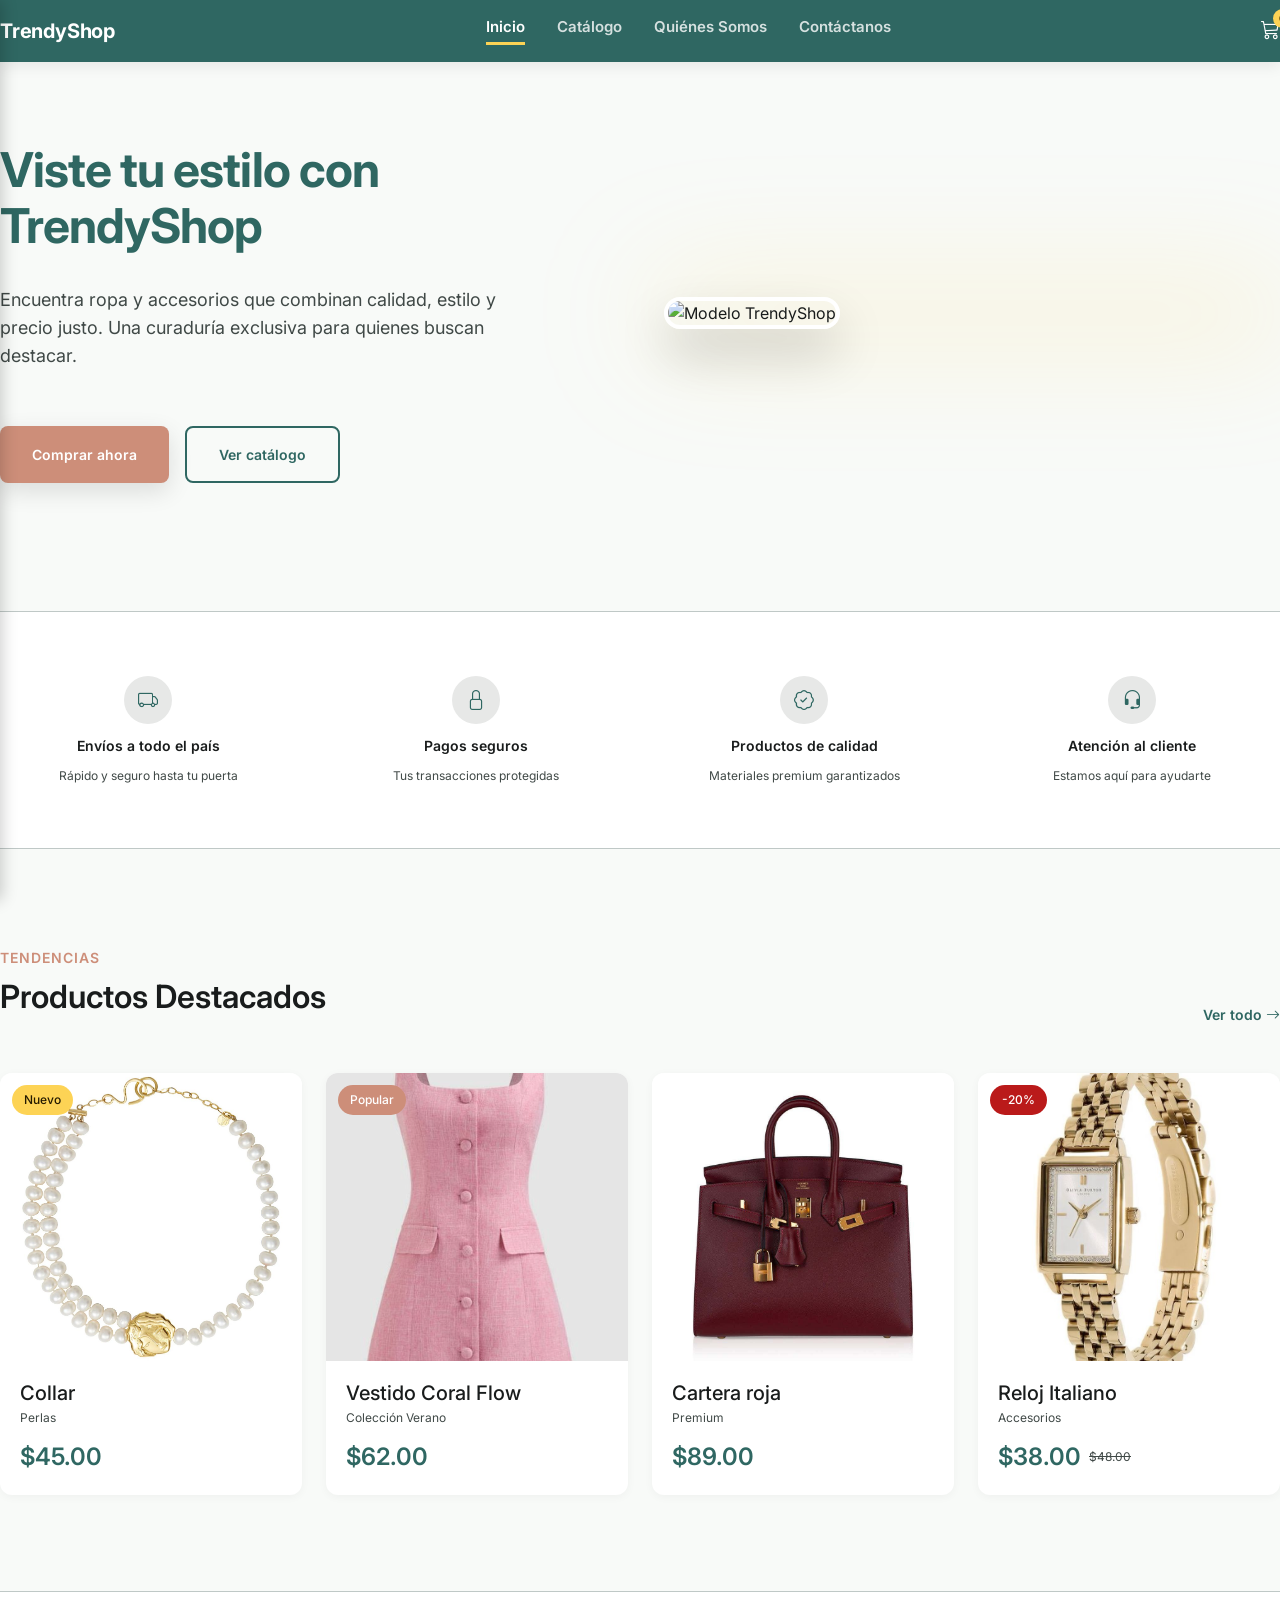
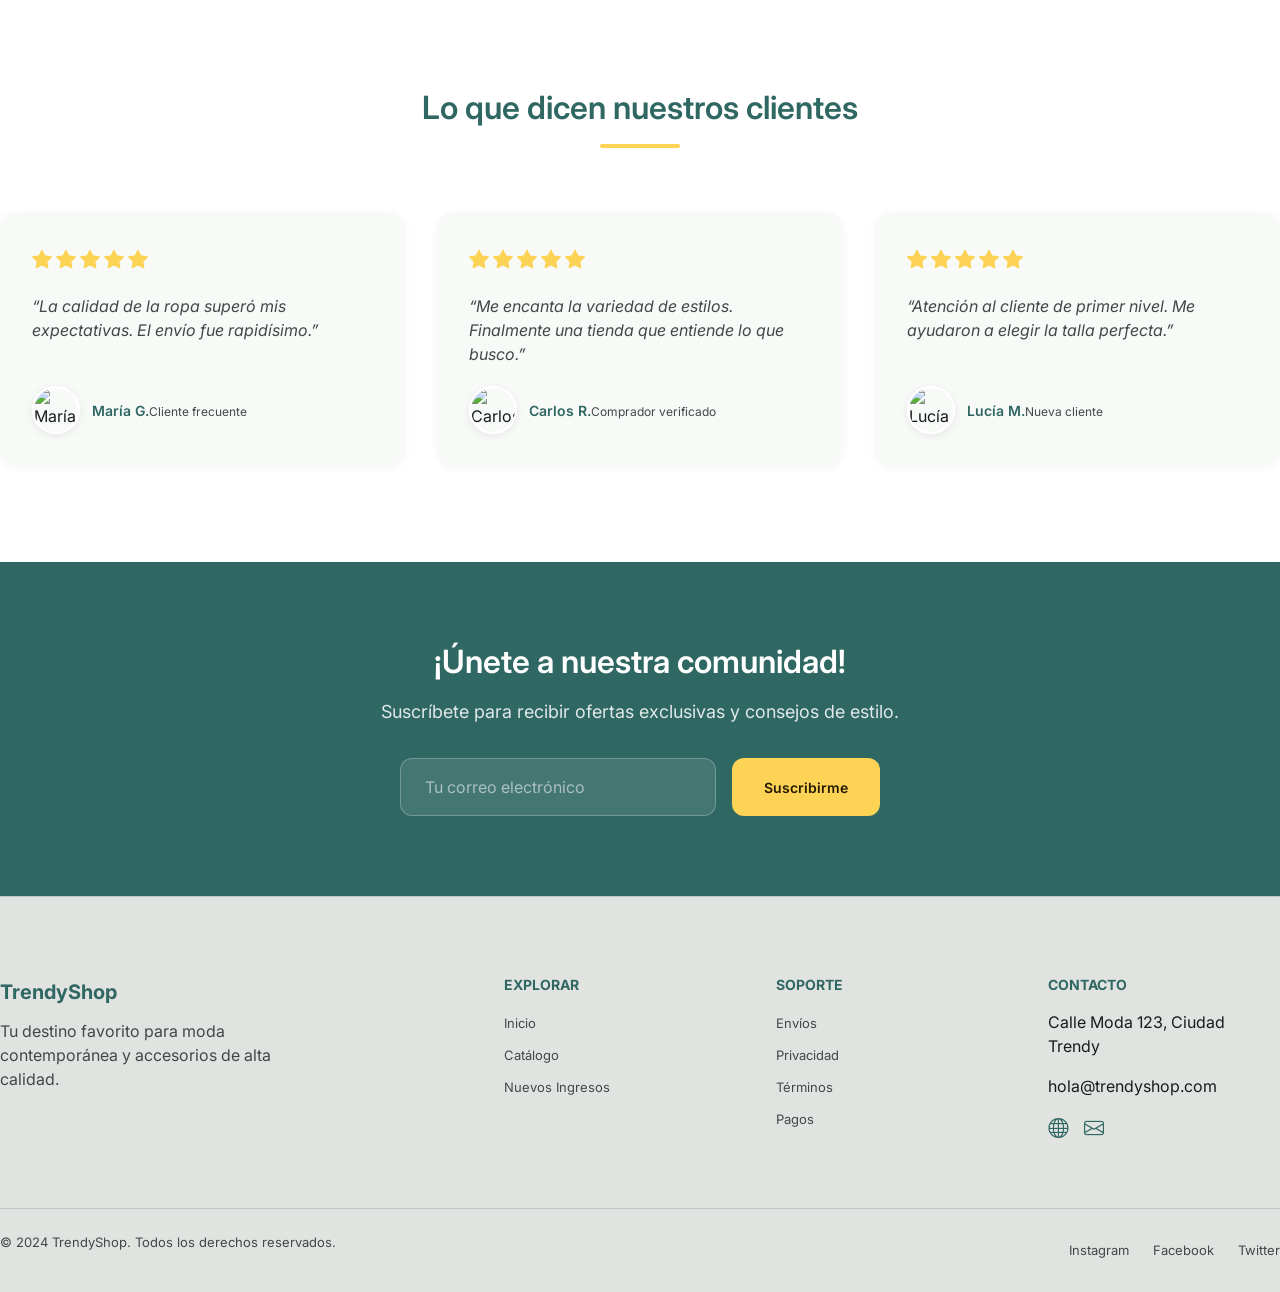
==== commit 25ed3ac3: "Agregar imagenes" ====
--- a/index.html
+++ b/index.html
@@ -130,22 +130,22 @@
                 <!-- Producto 1 -->
                 <div class="product-card">
                     <div class="product-image-wrapper">
-                        <img src="TU_IMAGEN" alt="Producto">
+                        <img src="/assets/images/productos/collar-perlas.jpg" alt="Producto">
                         <span class="product-badge badge-yellow">Nuevo</span>
                         <button class="add-cart-btn" onclick="addToCart({id:1,name:'Camisa Lino Teal',price:45})">
                             <i class="bi bi-cart-plus"></i>
                         </button>
                     </div>
                     <div class="product-info">
-                        <h3>Camisa Lino Teal</h3>
-                        <p>Casual Masculino</p>
+                        <h3>Collar</h3>
+                        <p>Perlas</p>
                         <span class="price">$45.00</span>
                     </div>
                 </div>
                 <!-- Producto 2 -->
                 <div class="product-card">
                     <div class="product-image-wrapper">
-                        <img src="TU_IMAGEN" alt="Producto">
+                        <img src="/assets/images/productos/vestido-rosado.png" alt="Producto">
                         <span class="product-badge badge-coral">Popular</span>
                         <button class="add-cart-btn" onclick="addToCart({id:2,name:'Vestido Coral Flow',price:62})">
                             <i class="bi bi-cart-plus"></i>
@@ -160,28 +160,28 @@
                 <!-- Producto 3 -->
                 <div class="product-card">
                     <div class="product-image-wrapper">
-                        <img src="TU_IMAGEN" alt="Producto">
+                        <img src="/assets/images/productos/cartera-roja.jpg" alt="Producto">
                         <button class="add-cart-btn" onclick="addToCart({id:3,name:'Botas Chelsea Cuero',price:89})">
                             <i class="bi bi-cart-plus"></i>
                         </button>
                     </div>
                     <div class="product-info">
-                        <h3>Botas Chelsea Cuero</h3>
-                        <p>Calzado Premium</p>
+                        <h3>Cartera roja</h3>
+                        <p>Premium</p>
                         <span class="price">$89.00</span>
                     </div>
                 </div>
                 <!-- Producto 4 -->
                 <div class="product-card">
                     <div class="product-image-wrapper">
-                        <img src="TU_IMAGEN" alt="Producto">
+                        <img src="/assets/images/productos/reloj-oro.jpg" alt="Producto">
                         <span class="product-badge badge-red">-20%</span>
                         <button class="add-cart-btn" onclick="addToCart({id:4,name:'Mochila Urban Mustard',price:38})">
                             <i class="bi bi-cart-plus"></i>
                         </button>
                     </div>
                     <div class="product-info">
-                        <h3>Mochila Urban Mustard</h3>
+                        <h3>Reloj Italiano</h3>
                         <p>Accesorios</p>
                         <div class="price-row">
                             <span class="price">$38.00</span>
--- a/styles/inicio.css
+++ b/styles/inicio.css
@@ -33,27 +33,6 @@
     color: var(--text);
 }
 
-.custom-container {
-    width: 100%;
-    max-width: 1280px;
-    margin: auto;
-    padding-left: 20px;
-    padding-right: 20px;
-}
-
-@media (min-width: 768px) {
-    .custom-container {
-        padding-left: 40px;
-        padding-right: 40px;
-    }
-}
-
-@media (min-width: 1280px) {
-    .custom-container {
-        padding-left: 0;
-        padding-right: 0;
-    }
-}
 
 html, body {
     overflow-x: hidden;
--- a/styles/navbar.css
+++ b/styles/navbar.css
@@ -1,3 +1,11 @@
+:root {
+    --primary: #2f6762;
+    --secondary: #fdd355;
+    --surface: #f8faf8;
+    --surface-low: #f2f4f2;
+    --text: #191c1c;
+}
+
 .top-navbar {
     background: var(--primary);
     box-shadow: 0 4px 14px rgba(0,0,0,.08);
@@ -97,6 +105,28 @@
     display: none;
 }
 
+.custom-container {
+    width: 100%;
+    max-width: 1280px;
+    margin: auto;
+    padding-left: 20px;
+    padding-right: 20px;
+}
+
+@media (min-width: 768px) {
+    .custom-container {
+        padding-left: 40px;
+        padding-right: 40px;
+    }
+}
+
+@media (min-width: 1280px) {
+    .custom-container {
+        padding-left: 0;
+        padding-right: 0;
+    }
+}
+
 
 /* MENÚ MÓVIL LATERAL */
 .mobile-nav {
